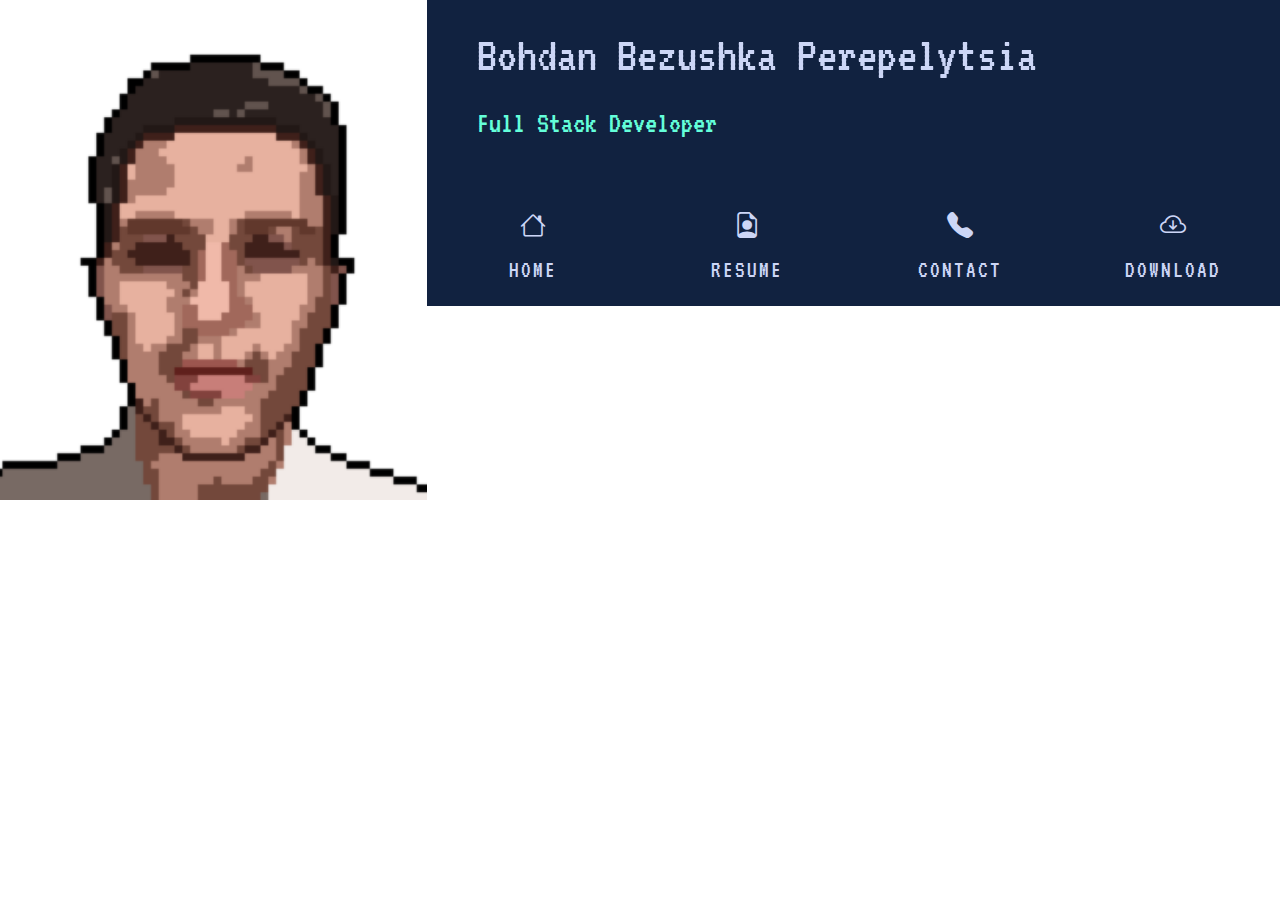
==== index.html @ 4dde9e66 "Add icons to navbar" ====
<!DOCTYPE html>
<html lang="en">
<head>
    <meta charset="UTF-8">
    <meta http-equiv="X-UA-Compatible" content="IE=edge">
    <meta name="viewport" content="width=device-width, initial-scale=1.0">

    <title>Bohdan Bezushka Perepelytsia | Full Stack Developer </title>

    <!--Favicon-->
    <link rel="icon" type="image/x-icon" href="/images/favicon.ico">

    <!--SEO-->
    <meta name="author" content="Bohdan Bezushka Perepelytsia">
    <meta name="description" content="Full Stack Developer Portfolio of Bohdan Bezushka Perepelytsia">
    <meta name="keywords" content="HTML, CSS, javascript, python, bootstrap, AngularJS, jQuery, D3.js, dc.js, crossfilter.js, Flask, Django, MongoDB, MySQL, GitHub, Heroku, Bohdan, Bohdan Bezushka, Bohdan Bezushka Perepelytsia, developer, full stack, web developer">

    <!--Bootstrap CSS-->
    <link rel="stylesheet" href="https://maxcdn.bootstrapcdn.com/bootstrap/4.2.1/css/bootstrap.min.css" type="text/css" />

    <!--Font Awesome-->
    <link rel="stylesheet" href="https://use.fontawesome.com/releases/v5.0.10/css/all.css" integrity="sha384-+d0P83n9kaQMCwj8F4RJB66tzIwOKmrdb46+porD/OvrJ+37WqIM7UoBtwHO6Nlg" crossorigin="anonymous">

    <!--Stylesheet-->
    <link href="style.css" rel="stylesheet" type="text/css">
</head>
<body>
    <!--Navigation bar-->
    <header>
      <div class="row no-gutters">
        <a href="index.html" class="col-md-4 logo">

        </a>

        <div class="col-md-8">
          <div class="row no-gutters bg-color-name-title">
            <div class="col heading">
              <h1 class="name"> Bohdan Bezushka Perepelytsia</h1>
              <h2 class="title">Full Stack Developer</h2>
            </div>
          </div>

          <div class="row no-gutters">
            <div class="col">
              <ul id="nav" class="list-inline menucontainer">
                <li class="col-6 col-sm-3 ui-menu-color-home list-inline-item menuitem">
                  <a href="#"><i class="bi bi-house"></i><span>Home</span></a>
                </li>
                <li class="col-6 col-sm-3 ui-menu-color-resume list-inline-item menuitem"">
                  <a href="#"><i class="bi bi-file-earmark-person"></i><span>Resume</span></a>
                </li>
                <li class="col-6 col-sm-3 ui-menu-color-contact list-inline-item menuitem"">
                  <a href="#"><i class="bi bi-telephone-fill"></i><span>Contact</span></a>
                </li>
                <li class="col-6 col-sm-3 ui-menu-color-download list-inline-item menuitem"">
                  <a href="#"><i class="bi bi-cloud-arrow-down"></i><span>Download</span></a>
                </li>

              </ul>

            </div>
          </div>

        </div>
      </div>

    </header>

    <section>

    </section>

    <footer>

    </footer>
      
    <!--Bootstrap JavaScript-->
    <script src="https://cdn.jsdelivr.net/npm/bootstrap@5.3.0-alpha1/dist/js/bootstrap.bundle.min.js" integrity="sha384-w76AqPfDkMBDXo30jS1Sgez6pr3x5MlQ1ZAGC+nuZB+EYdgRZgiwxhTBTkF7CXvN" crossorigin="anonymous"></script>
</body>
</html>
---- style.css ----
/*Font type*/
@import url('https://fonts.googleapis.com/css2?family=VT323&display=swap');

/*Icons*/
@import url("https://cdn.jsdelivr.net/npm/bootstrap-icons@1.10.3/font/bootstrap-icons.css");

/*General styles*/
body {
    font-family: 'VT323', monospace;
}

/*Header*/
header {
    margin: 0;
}

.logo {
    background: url("../images/Pixel-Bohdan-Bezushka.png");
    background-position: center;
    background-repeat: no-repeat;
    background-size: cover;
    min-height: 500px;
    transition: all 0.5s ease-in-out;
    -moz-transition: all 0.5s ease-in-out;
    -webkit-transition: all 0.5s ease-in-out;
}

.bg-color-name-title {
    background-color: #112240;
    color: #ccd6f6;
}

.heading {
    margin-left: 50px;
}

.name {
    font-size: 50px;
    margin-top: 25px;
}

.title {
    font-size: 30px;
    margin-top: 20px;
    margin-bottom: 45px;
    color:#64ffda;
}

.ui-menu-color-home {
    background-color: #112240;
    color:#ccd6f6;
}

.ui-menu-color-resume {
    background-color: #112240;
    color:#ccd6f6;
}
.ui-menu-color-contact {
    background-color: #112240;
    color:#ccd6f6;
}
.ui-menu-color-download {
    background-color: #112240;
    color:#ccd6f6;
}

.list-inline-item:not(:last-child) {
    margin: 0;
}

.menucontainer {
    font-size: 0;
}

#nav li {
    font-size: 14px;
    padding: 0;
}

.menuitem {
    height: 120px;
    text-align: center;
    padding: 0;
}

.menuitem a {
    width: 100%;
    text-decoration: none;
    color:#ccd6f6;
    height: 120px;
}

.menuitem a i {
    padding-top: 22px;
    display:block;
    font-size: 26px;
}

.menuitem span {
    display: block;
    width: 100%;
    padding-top: 5px;
    text-align: center;
    text-transform: uppercase;
    font-size: 24px;
    letter-spacing: 2px;
}
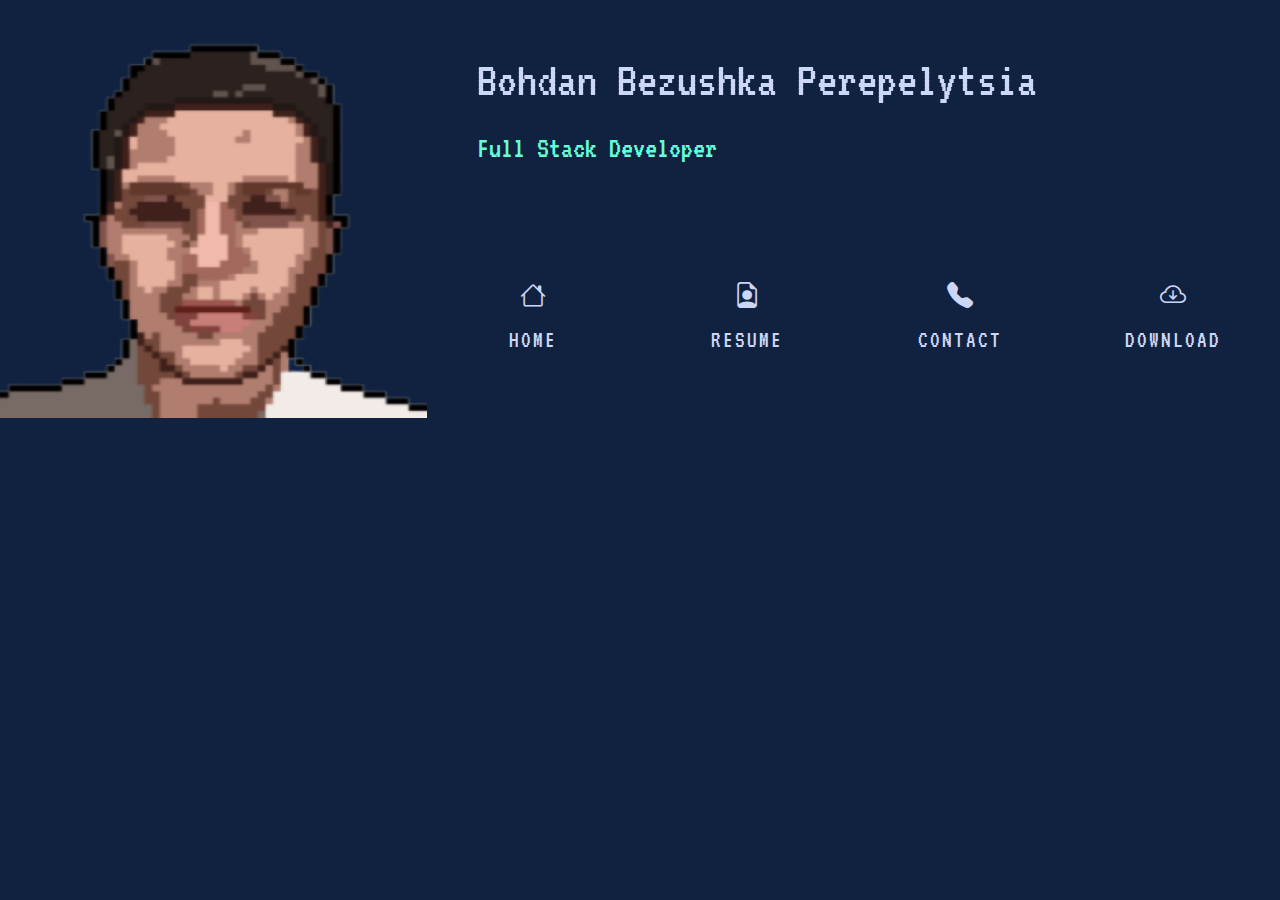
==== commit ef07dd71: "Fix backgroung img logo" ====
--- a/index.html
+++ b/index.html
@@ -29,7 +29,6 @@
     <header>
       <div class="row no-gutters">
         <a href="index.html" class="col-md-4 logo">
-
         </a>
 
         <div class="col-md-8">
--- a/style.css
+++ b/style.css
@@ -7,10 +7,15 @@
 /*General styles*/
 body {
     font-family: 'VT323', monospace;
+    background: #112240;
 }
 
 /*Header*/
 header {
+    margin: 0;
+}
+
+#nav {
     margin: 0;
 }
 
@@ -19,7 +24,7 @@
     background-position: center;
     background-repeat: no-repeat;
     background-size: cover;
-    min-height: 500px;
+    min-height: 418px;
     transition: all 0.5s ease-in-out;
     -moz-transition: all 0.5s ease-in-out;
     -webkit-transition: all 0.5s ease-in-out;
@@ -36,13 +41,13 @@
 
 .name {
     font-size: 50px;
-    margin-top: 25px;
+    margin-top: 50px;
 }
 
 .title {
     font-size: 30px;
     margin-top: 20px;
-    margin-bottom: 45px;
+    margin-bottom: 90px;
     color:#64ffda;
 }
 
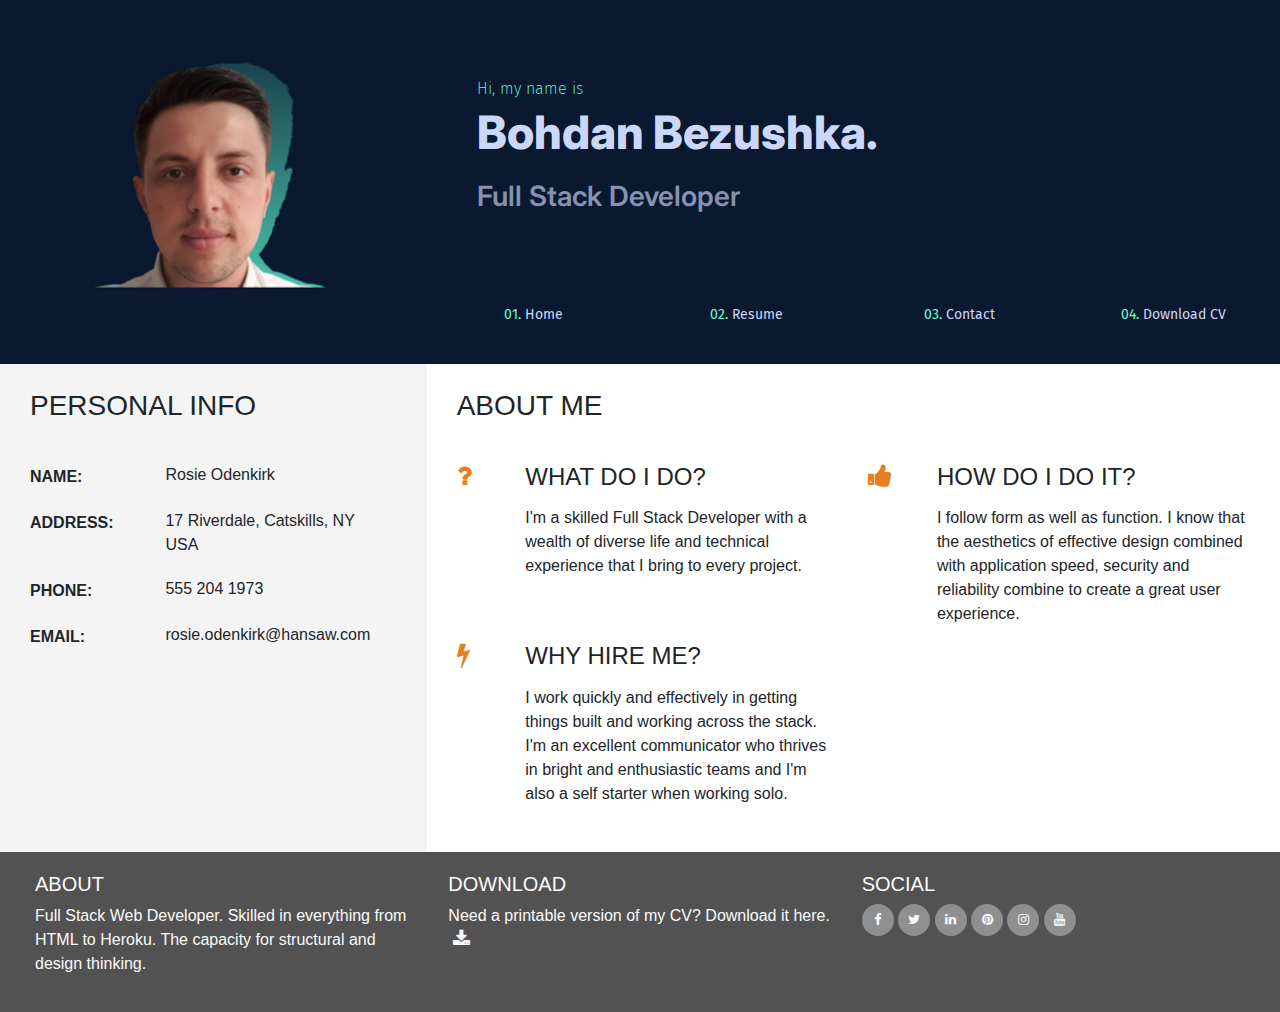
==== commit 8bd7543c: "Add own style" ====
--- a/index.html
+++ b/index.html
@@ -2,78 +2,215 @@
 <html lang="en">
 <head>
     <meta charset="UTF-8">
-    <meta http-equiv="X-UA-Compatible" content="IE=edge">
     <meta name="viewport" content="width=device-width, initial-scale=1.0">
-
-    <title>Bohdan Bezushka Perepelytsia | Full Stack Developer </title>
-
-    <!--Favicon-->
-    <link rel="icon" type="image/x-icon" href="/images/favicon.ico">
-
-    <!--SEO-->
-    <meta name="author" content="Bohdan Bezushka Perepelytsia">
-    <meta name="description" content="Full Stack Developer Portfolio of Bohdan Bezushka Perepelytsia">
-    <meta name="keywords" content="HTML, CSS, javascript, python, bootstrap, AngularJS, jQuery, D3.js, dc.js, crossfilter.js, Flask, Django, MongoDB, MySQL, GitHub, Heroku, Bohdan, Bohdan Bezushka, Bohdan Bezushka Perepelytsia, developer, full stack, web developer">
-
-    <!--Bootstrap CSS-->
+    <meta http-equiv="X-UA-Compatible" content="ie=edge">
     <link rel="stylesheet" href="https://maxcdn.bootstrapcdn.com/bootstrap/4.2.1/css/bootstrap.min.css" type="text/css" />
-
-    <!--Font Awesome-->
-    <link rel="stylesheet" href="https://use.fontawesome.com/releases/v5.0.10/css/all.css" integrity="sha384-+d0P83n9kaQMCwj8F4RJB66tzIwOKmrdb46+porD/OvrJ+37WqIM7UoBtwHO6Nlg" crossorigin="anonymous">
-
-    <!--Stylesheet-->
-    <link href="style.css" rel="stylesheet" type="text/css">
+    <link rel="stylesheet" href="https://maxcdn.bootstrapcdn.com/font-awesome/4.7.0/css/font-awesome.min.css" type="text/css" />
+    <link rel="stylesheet" href="assets/css/style.css">
+    <title>Rosie</title>
 </head>
 <body>
-    <!--Navigation bar-->
     <header>
-      <div class="row no-gutters">
-        <a href="index.html" class="col-md-4 logo">
-        </a>
-
-        <div class="col-md-8">
-          <div class="row no-gutters bg-color-name-title">
-            <div class="col heading">
-              <h1 class="name"> Bohdan Bezushka Perepelytsia</h1>
-              <h2 class="title">Full Stack Developer</h2>
-            </div>
-          </div>
-
-          <div class="row no-gutters">
-            <div class="col">
-              <ul id="nav" class="list-inline menucontainer">
-                <li class="col-6 col-sm-3 ui-menu-color-home list-inline-item menuitem">
-                  <a href="#"><i class="bi bi-house"></i><span>Home</span></a>
-                </li>
-                <li class="col-6 col-sm-3 ui-menu-color-resume list-inline-item menuitem"">
-                  <a href="#"><i class="bi bi-file-earmark-person"></i><span>Resume</span></a>
-                </li>
-                <li class="col-6 col-sm-3 ui-menu-color-contact list-inline-item menuitem"">
-                  <a href="#"><i class="bi bi-telephone-fill"></i><span>Contact</span></a>
-                </li>
-                <li class="col-6 col-sm-3 ui-menu-color-download list-inline-item menuitem"">
-                  <a href="#"><i class="bi bi-cloud-arrow-down"></i><span>Download</span></a>
-                </li>
-
-              </ul>
-
-            </div>
-          </div>
-
+        <div class="row no-gutters">
+            <a class="col-md-4 logo" href="02-index.html"></a>
+            <div class="col-md-8">
+                <div class="row no-gutters bg-color-name-title">
+                    <div class="col heading">
+                        <h1 class="name"><span class="name-hello">Hi, my name is </span><br> Bohdan Bezushka.</h1>
+                        <h2 class="title"> Full Stack Developer</h2>
+                    </div>
+                </div>
+                <div class="row no-gutters">
+                    <div class="col">
+                        <ul id="nav" class="list-inline menucontainer">
+                            <li class="col-6 col-sm-3 list-inline-item ui-menu-color-home menuitem">
+                                <a href="index.html" class="hvr-sweep-to-bottom"><span class="nav-num">01.</span><span> Home</span></a>
+                            </li>
+                            <li class="col-6 col-sm-3 list-inline-item ui-menu-color-resume menuitem">
+                                <a href="resume.html" class="hvr-sweep-to-bottom"><span class="nav-num">02.</span><span> Resume</span></a>
+                            </li>
+                            <li class="col-6 col-sm-3 list-inline-item ui-menu-color-contact menuitem">
+                                <a href="contact.html" class="hvr-sweep-to-bottom"><span class="nav-num">03.</span><span> Contact</span></a>
+                            </li>
+                            <li class="col-6 col-sm-3 list-inline-item ui-menu-color-download menuitem">
+                                <a href="../My-Web-Portfolio/assets/cv/bohdan-bezushka-cv.pdf" target="_blank" class="hvr-sweep-to-bottom"><span class="nav-num">04.</span><span> Download CV</span></a>
+                            </li>
+                        </ul>
+                    </div>
+                </div>
+            </div>
         </div>
-      </div>
-
     </header>
-
-    <section>
-
+    <section class="container-fluid">
+        <div class="row">
+            <div class="col-md-4 bg-color-personal-info section-column">
+                <div class="row">
+                    <div class="col-12">
+                        <h3 class="section-heading uppercase">
+                            Personal Info
+                        </h3>
+                    </div>
+                </div>
+                <div class="personal-info-item">
+                    <div class="key">
+                        <p class="uppercase">
+                            Name:
+                        </p>
+                    </div>
+                    <div class="value">
+                        <p>
+                            Rosie Odenkirk
+                        </p>
+                    </div>
+                </div>
+                <div class="personal-info-item">
+                    <div class="key">
+                        <p class="uppercase">
+                            Address:
+                        </p>
+                    </div>
+                    <div class="value">
+                        <p>
+                            17 Riverdale, Catskills, NY USA
+                        </p>
+                    </div>
+                </div>
+                <div class="personal-info-item">
+                    <div class="key">
+                        <p class="uppercase">
+                            Phone:
+                        </p>
+                    </div>
+                    <div class="value">
+                        <p>
+                            555 204 1973
+                        </p>
+                    </div>
+                </div>
+                <div class="personal-info-item">
+                    <div class="key">
+                        <p class="uppercase">
+                            Email:
+                        </p>
+                    </div>
+                    <div class="value">
+                        <p>
+                            rosie.odenkirk@hansaw.com
+                        </p>
+                    </div>
+                </div>
+            </div>
+            <div class="col-md-8 bg-color-three-reasons section-column">
+                <div class="row">
+                    <div class="col">
+                        <h3 class="section-heading uppercase">About Me</h3>
+                    </div>
+                </div>
+                <div class="row">
+                    <div class="col-10 offset-1 offset-sm-0 col-sm-4 col-md-6">
+                        <div class="row">
+                            <div class="col-2">
+                                <i class="three-reasons-icon fa fa-question" aria-hidden="true"></i>
+                            </div>
+                            <div class="col-10">
+                                <h4 class="three-reasons-heading uppercase">What do I do?</h4>
+                                <p>
+                                    I'm a skilled Full Stack Developer with a wealth of diverse life and technical experience that I bring to every project.
+                                </p>
+                            </div>
+                        </div>
+                    </div>
+                    <div class="col-10 offset-1 offset-sm-0 col-sm-4 col-md-6">
+                        <div class="row">
+                            <div class="col-2">
+                                <i class="three-reasons-icon fa fa-thumbs-up" aria-hidden="true"></i>
+                            </div>
+                            <div class="col-10">
+                                <h4 class="three-reasons-heading uppercase">How do I do it?</h4>
+                                <p>
+                                    I follow form as well as function. I know that the aesthetics of effective design combined with application speed, security and reliability combine to create a great user experience.
+                                </p>
+                            </div>
+                        </div>
+                    </div>
+                    <div class="col-10 offset-1 offset-sm-0 col-sm-4 col-md-6">
+                        <div class="row">
+                            <div class="col-2">
+                                <i class="three-reasons-icon fa fa-bolt" aria-hidden="true"></i>
+                            </div>
+                            <div class="col-10">
+                                <h4 class="three-reasons-heading uppercase">Why hire me?</h4>
+                                <p>
+                                    I work quickly and effectively in getting things built and working across the stack. I'm an excellent communicator who thrives in bright and enthusiastic teams and I'm also a self starter when working solo.
+                                </p>
+                            </div>
+                        </div>
+                    </div>
+                </div>
+            </div>
+        </div>
+        
     </section>
-
-    <footer>
-
+    <footer class="container-fluid">
+        <div id="footer-details" class="row">
+            <div class="col-sm-4">
+                <h5 class="uppercase general-sub">About</h5>
+                <p class="inline-block">
+                    Full Stack Web Developer. Skilled in everything from HTML to Heroku. The capacity for structural and design thinking.
+                </p>
+            </div>
+            <div class="col-sm-4">
+                <h5 class="uppercase general-sub">Download</h5>
+                <p class="inline-block">
+                    Need a printable version of my CV? Download it here.
+                    <a href="../My-Web-Portfolio/assets/cv/bohdan-bezushka-cv.pdf" target="_blank" class="cv-pdf">
+                        <i class="fa fa-download" aria-hidden="true"></i>
+                        <span class="sr-only">Download link.</span>
+                    </a>
+                </p>
+            </div>
+            <div class="col-sm-4">
+                <h5 class="uppercase general-sub">Social</h5>
+                <ul class="list-inline social-links">
+                    <li class="list-inline-item">
+                        <a target="_blank" href="#">
+                            <i class="fa fa-facebook" aria-hidden="true"></i>
+                            <span class="sr-only">Facebook</span>
+                        </a>
+                    </li>
+                    <li class="list-inline-item">
+                        <a target="_blank" href="#">
+                            <i class="fa fa-twitter" aria-hidden="true"></i>
+                            <span class="sr-only">Twitter</span>
+                        </a>
+                    </li>
+                    <li class="list-inline-item">
+                        <a target="_blank" href="#">
+                            <i class="fa fa-linkedin" aria-hidden="true"></i>
+                            <span class="sr-only">LinkedIn</span>
+                        </a>
+                    </li>
+                    <li class="list-inline-item">
+                        <a target="_blank" href="#">
+                            <i class="fa fa-pinterest" aria-hidden="true"></i>
+                            <span class="sr-only">Pinterest</span>
+                        </a>
+                    </li>
+                    <li class="list-inline-item">
+                        <a target="_blank" href="#">
+                            <i class="fa fa-instagram" aria-hidden="true"></i>
+                            <span class="sr-only">Instagram</span>
+                        </a>
+                    </li>
+                    <li class="list-inline-item">
+                        <a target="_blank" href="#">
+                            <i class="fa fa-youtube" aria-hidden="true"></i>
+                            <span class="sr-only">YouTube</span>
+                        </a>
+                    </li>
+                </ul>
+            </div>
+        </div>
     </footer>
-      
-    <!--Bootstrap JavaScript-->
-    <script src="https://cdn.jsdelivr.net/npm/bootstrap@5.3.0-alpha1/dist/js/bootstrap.bundle.min.js" integrity="sha384-w76AqPfDkMBDXo30jS1Sgez6pr3x5MlQ1ZAGC+nuZB+EYdgRZgiwxhTBTkF7CXvN" crossorigin="anonymous"></script>
 </body>
 </html>--- a/assets/css/style.css
+++ b/assets/css/style.css
@@ -0,0 +1,363 @@
+/*Google Fonts*/
+@import url('https://fonts.googleapis.com/css2?family=Fira+Sans&family=Inter&display=swap');
+
+/*--------------------------------------------Colors*/
+
+.bg-color-name-title {
+    background-color: #0a192f;
+}
+
+.bg-color-three-reasons {
+    background-color: #fff;
+}
+
+.bg-color-personal-info {
+    background-color: #f4f4f4;
+}
+
+.bg-color-work-history {
+    background-color: #9b59b6;
+}
+
+.bg-color-contact {
+    background-color: #fff;
+}
+
+.ui-menu-color-home {
+    background-color: #0a192f;
+}
+
+.ui-menu-color-resume {
+    background-color: #0a192f;
+}
+
+.ui-menu-color-contact {
+    background-color: #0a192f;
+}
+
+.ui-menu-color-download {
+    background-color: #0a192f;
+}
+
+/* ----------------------------------------Special paddings/margins/text */
+
+h1,
+h2,
+h3,
+h4 {
+    margin: 0;
+}
+
+.uppercase {
+    text-transform: uppercase;
+}
+
+.general-sub {
+    font-family: "Exo", sans-serif;
+    font-weight: 300;
+    color: #fafafa;
+}
+
+.inline-block {
+    display: inline-block;
+}
+
+.row-table {
+    display: table;
+}
+
+.section-column {
+    display: table-cell;
+    padding: 0 30px 30px;
+    float: none;
+}
+
+.history-heading,
+.section-heading {
+    font-family: "Exo", sans-serif;
+    font-weight: 300;
+    margin-top: 25px;
+    margin-bottom: 40px;
+}
+
+/*--------------------------------------------Heading*/
+
+header {
+    margin: 0;
+}
+
+.heading {
+    margin-left: 50px;
+}
+
+.logo {
+    background: url("../images/Diseño\ sin\ título\ \(2\).png");
+    background-position: center;
+    background-repeat: no-repeat;
+    background-size: cover;
+    min-height: 360px;
+}
+
+.name {
+    font-family: 'Inter', sans-serif;
+    font-weight: 800;
+    font-size: 46px;
+    margin-top: 50px;
+    color: #ccd6f6;
+}
+
+.name-hello {
+    font-family: 'Fira Sans', sans-serif;
+    font-weight: 200;
+    font-size: 16px;
+    color: #64ffda;
+}
+
+.title {
+    font-family: 'Inter', sans-serif;
+    font-weight: 600;
+    font-size: 28px;
+    margin-top: 20px;
+    margin-bottom: 90px;
+    color: #8892b0;
+}
+
+.list-inline-item:not(:last-child) {
+    margin: 0;
+}
+
+.menucontainer {
+    font-size: 0;
+    
+}
+
+#nav li {
+    font-size: 14px;
+    padding: 0;
+}
+
+#nav {
+    margin: 0;
+}
+
+.menuitem {
+    height: 60px;
+    text-align: center;
+    padding: 0;
+}
+
+.menuitem a {
+    font-family: 'Fira Sans', sans-serif;
+    color: #64ffda;
+    width: 100%;
+    text-decoration: none;
+}
+
+.menuitem a:hover {
+    text-decoration: underline;
+}
+
+.menuitem span {
+    width: 100%;
+    padding-top: 5px;
+    text-align: center;
+    font-size: 14px;
+    color: #ccd6f6;
+}
+
+span.nav-num {
+    color: #64ffda;
+}
+
+
+/* ----------------------------------------Footer */
+
+footer {
+    background-color: #525252;
+    color: #fafafa;
+    min-height: 120px;
+    margin: 0;
+}
+
+.cv-pdf i {
+    font-size: 18px;
+    color: #fafafa;
+    text-align: center;
+    padding-left: 5px;
+}
+
+.cv-pdf i:hover {
+    color: #e84610;
+}
+
+.social-links {
+    padding-bottom: 15px;
+}
+
+.social-links li a i {
+    width: 32px;
+    height: 32px;
+    padding: 12px 0;
+    border-radius: 50%;
+    font-size: 13px;
+    line-height: 7px;
+    text-align: center;
+    color: #fafafa;
+    background: #8f8f8f;
+}
+
+.social-links li a i:hover {
+    background: #e84610;
+}
+
+#footer-details {
+    padding: 20px;
+}
+
+/* ----------------------------------------Three Reasons */
+
+.three-reasons-icon {
+    font-size: 26px;
+    color: #e67e22;
+}
+
+.three-reasons-heading {
+    margin-bottom: 15px;
+}
+
+/* ----------------------------------------Personal Info */
+
+.personal-info-item {
+    margin-bottom: 20px;
+    display: block;
+    clear: both;
+}
+
+.personal-info-item .key,
+.personal-info-item .value {
+    padding-right: 8px;
+    display: inline-block;
+}
+
+.personal-info-item .key p,
+.personal-info-item .value p {
+    margin: 0;
+}
+
+.personal-info-item .key {
+    width: 30%;
+    margin-right: 21px;
+    padding-top: 2px;
+    vertical-align: top;
+}
+
+.personal-info-item .key p {
+    font-weight: 700;
+}
+
+.personal-info-item .value {
+    position: relative;
+    width: 60%;
+}
+
+/* ----------------------------------------Skills */
+
+.progress {
+    position: relative;
+    height: 25px;
+    margin-bottom: 4px;
+}
+
+.progress-type {
+    position: absolute;
+    left: 0px;
+    font-weight: 400;
+    padding: 3px 30px 2px 10px;
+    color: #fafafa;
+    background-color: rgba(25, 25, 25, 0.2);
+}
+
+.progress-section {
+    margin: 40px 20px;
+}
+
+/* ----------------------------------------Work History */
+
+.history-heading {
+    color: #fafafa;
+    margin-bottom: 50px;
+}
+
+.timeline-item {
+    padding: 4em 2em 0em 2em;
+    position: relative;
+    color: #fafafa;
+    border-left: 1px solid;
+}
+
+.timeline-item p {
+    padding: 0;
+    margin: 0;
+}
+
+.timeline-item:before {
+    content: attr(data-dates);
+    position: absolute;
+    left: 2.5em;
+    top: 3em;
+    display: block;
+    font-family: "Exo", sans-serif;
+    font-weight: 500;
+    font-size: 0.8em;
+    padding: 0;
+    margin: 0;
+}
+
+.timeline-item:after {
+    width: 12px;
+    height: 12px;
+    display: block;
+    top: 2.4em;
+    position: absolute;
+    left: -6px;
+    border-radius: 12px;
+    content: '';
+    background: #fafafa;
+}
+
+.history-items {
+    margin-bottom: 30px;
+}
+
+/* ----------------------------------------Contact Form */
+
+.contact-heading {
+    font-family: "Exo", sans-serif;
+    font-weight: 300;
+    margin-top: 25px;
+    margin-bottom: 20px;
+}
+
+.center-form {
+    padding-top: 10px;
+    margin: 0 auto;
+    max-width: 70%;
+}
+
+button[type="submit"] {
+    margin-top: 15px;
+    margin-bottom: 20px;
+    color: #fafafa;
+    background-color: #e84610;
+}
+
+/* ----------------------------------------Media Queries */
+
+@media(min-width: 992px) {
+    .center-form {
+        padding-top: 30px;
+        min-height: 240px;
+        margin: 0 auto;
+        max-width: 50%;
+    }
+}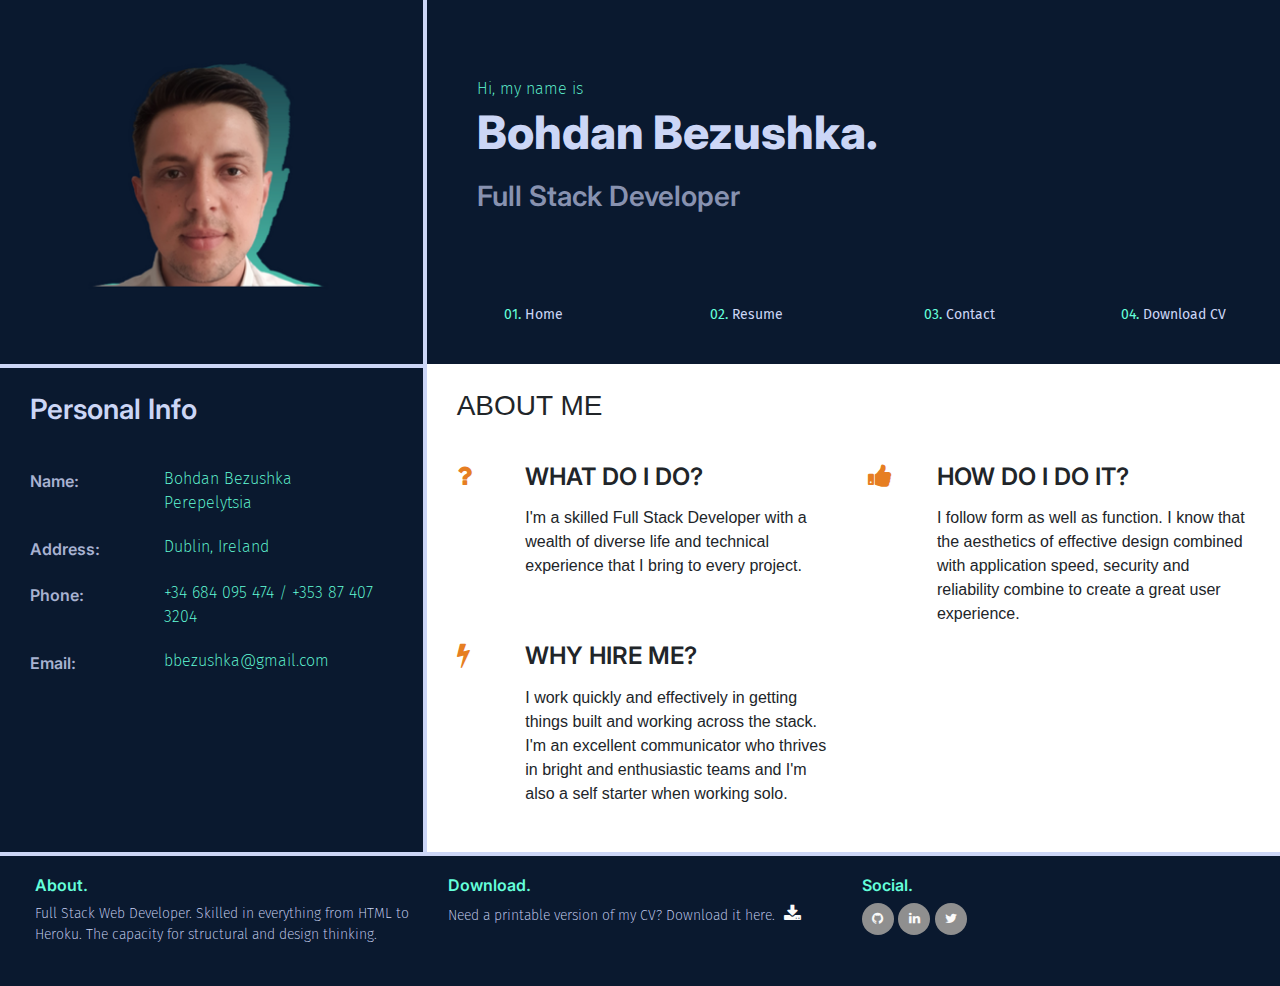
==== commit b8e27b51: "Add style personal infoç" ====
--- a/index.html
+++ b/index.html
@@ -45,57 +45,57 @@
         <div class="row">
             <div class="col-md-4 bg-color-personal-info section-column">
                 <div class="row">
-                    <div class="col-12">
-                        <h3 class="section-heading uppercase">
+                    <div class="col-12 title-personal">
+                        <h3 class="section-heading">
                             Personal Info
                         </h3>
                     </div>
                 </div>
                 <div class="personal-info-item">
                     <div class="key">
-                        <p class="uppercase">
+                        <p>
                             Name:
                         </p>
                     </div>
                     <div class="value">
                         <p>
-                            Rosie Odenkirk
+                            Bohdan Bezushka Perepelytsia
                         </p>
                     </div>
                 </div>
                 <div class="personal-info-item">
                     <div class="key">
-                        <p class="uppercase">
+                        <p>
                             Address:
                         </p>
                     </div>
                     <div class="value">
                         <p>
-                            17 Riverdale, Catskills, NY USA
+                            Dublin, Ireland
                         </p>
                     </div>
                 </div>
                 <div class="personal-info-item">
                     <div class="key">
-                        <p class="uppercase">
+                        <p>
                             Phone:
                         </p>
                     </div>
                     <div class="value">
                         <p>
-                            555 204 1973
+                            +34 684 095 474 / +353 87 407 3204
                         </p>
                     </div>
                 </div>
                 <div class="personal-info-item">
                     <div class="key">
-                        <p class="uppercase">
+                        <p>
                             Email:
                         </p>
                     </div>
                     <div class="value">
                         <p>
-                            rosie.odenkirk@hansaw.com
+                            bbezushka@gmail.com
                         </p>
                     </div>
                 </div>
@@ -154,13 +154,13 @@
     <footer class="container-fluid">
         <div id="footer-details" class="row">
             <div class="col-sm-4">
-                <h5 class="uppercase general-sub">About</h5>
+                <h5 class="general-sub">About.</h5>
                 <p class="inline-block">
                     Full Stack Web Developer. Skilled in everything from HTML to Heroku. The capacity for structural and design thinking.
                 </p>
             </div>
             <div class="col-sm-4">
-                <h5 class="uppercase general-sub">Download</h5>
+                <h5 class="general-sub">Download.</h5>
                 <p class="inline-block">
                     Need a printable version of my CV? Download it here.
                     <a href="../My-Web-Portfolio/assets/cv/bohdan-bezushka-cv.pdf" target="_blank" class="cv-pdf">
@@ -170,12 +170,18 @@
                 </p>
             </div>
             <div class="col-sm-4">
-                <h5 class="uppercase general-sub">Social</h5>
+                <h5 class="general-sub">Social.</h5>
                 <ul class="list-inline social-links">
                     <li class="list-inline-item">
                         <a target="_blank" href="#">
-                            <i class="fa fa-facebook" aria-hidden="true"></i>
-                            <span class="sr-only">Facebook</span>
+                            <i class="fa fa-github" aria-hidden="true"></i>
+                            <span class="sr-only">GitHub</span>
+                        </a>
+                    </li>
+                    <li class="list-inline-item">
+                        <a target="_blank" href="#">
+                            <i class="fa fa-linkedin" aria-hidden="true"></i>
+                            <span class="sr-only">LinkeIn</span>
                         </a>
                     </li>
                     <li class="list-inline-item">
@@ -184,30 +190,6 @@
                             <span class="sr-only">Twitter</span>
                         </a>
                     </li>
-                    <li class="list-inline-item">
-                        <a target="_blank" href="#">
-                            <i class="fa fa-linkedin" aria-hidden="true"></i>
-                            <span class="sr-only">LinkedIn</span>
-                        </a>
-                    </li>
-                    <li class="list-inline-item">
-                        <a target="_blank" href="#">
-                            <i class="fa fa-pinterest" aria-hidden="true"></i>
-                            <span class="sr-only">Pinterest</span>
-                        </a>
-                    </li>
-                    <li class="list-inline-item">
-                        <a target="_blank" href="#">
-                            <i class="fa fa-instagram" aria-hidden="true"></i>
-                            <span class="sr-only">Instagram</span>
-                        </a>
-                    </li>
-                    <li class="list-inline-item">
-                        <a target="_blank" href="#">
-                            <i class="fa fa-youtube" aria-hidden="true"></i>
-                            <span class="sr-only">YouTube</span>
-                        </a>
-                    </li>
                 </ul>
             </div>
         </div>
--- a/assets/css/style.css
+++ b/assets/css/style.css
@@ -46,6 +46,8 @@
 h3,
 h4 {
     margin: 0;
+    font-family: 'Inter', sans-serif;
+    font-weight: 600;
 }
 
 .uppercase {
@@ -53,13 +55,19 @@
 }
 
 .general-sub {
-    font-family: "Exo", sans-serif;
-    font-weight: 300;
-    color: #fafafa;
+    font-family: 'Inter', sans-serif;
+    font-weight: 600;
+    color: #64ffda;
+    font-size: 16px;
 }
 
 .inline-block {
     display: inline-block;
+    font-family: 'Fira Sans', sans-serif;
+    font-weight: 200;
+    font-size: 14px;
+    color: #ccd6f6;
+    
 }
 
 .row-table {
@@ -96,6 +104,7 @@
     background-repeat: no-repeat;
     background-size: cover;
     min-height: 360px;
+    border-right: 4px solid #ccd6f6;
 }
 
 .name {
@@ -158,6 +167,7 @@
 }
 
 .menuitem span {
+    font-size: 50px;
     width: 100%;
     padding-top: 5px;
     text-align: center;
@@ -173,10 +183,16 @@
 /* ----------------------------------------Footer */
 
 footer {
-    background-color: #525252;
-    color: #fafafa;
+    background-color: #0a192f;
+    color: #ccd6f6;
+    border-top: 4px solid #ccd6f6;
     min-height: 120px;
     margin: 0;
+}
+
+h5.general-sub {
+    font-family: 'Inter', sans-serif;
+    font-weight: 600;
 }
 
 .cv-pdf i {
@@ -226,6 +242,18 @@
 }
 
 /* ----------------------------------------Personal Info */
+.bg-color-personal-info {
+    background:#0a192f;
+    border-top: 4px solid #ccd6f6;
+    border-right: 4px solid #ccd6f6 ;
+}
+
+
+.title-personal h3 {
+    font-family: 'Inter', sans-serif;
+    font-weight: 600;
+    color: #ccd6f6;
+}
 
 .personal-info-item {
     margin-bottom: 20px;
@@ -252,12 +280,22 @@
 }
 
 .personal-info-item .key p {
-    font-weight: 700;
+    font-family: 'Inter', sans-serif;
+    font-weight: 600;
+    color: #a8b2d1;
+
 }
 
 .personal-info-item .value {
     position: relative;
     width: 60%;
+}
+
+.personal-info-item .value p {
+    font-family: 'Fira Sans', sans-serif;
+    font-weight: 200;
+    font-size: 16px;
+    color: #64ffda;
 }
 
 /* ----------------------------------------Skills */
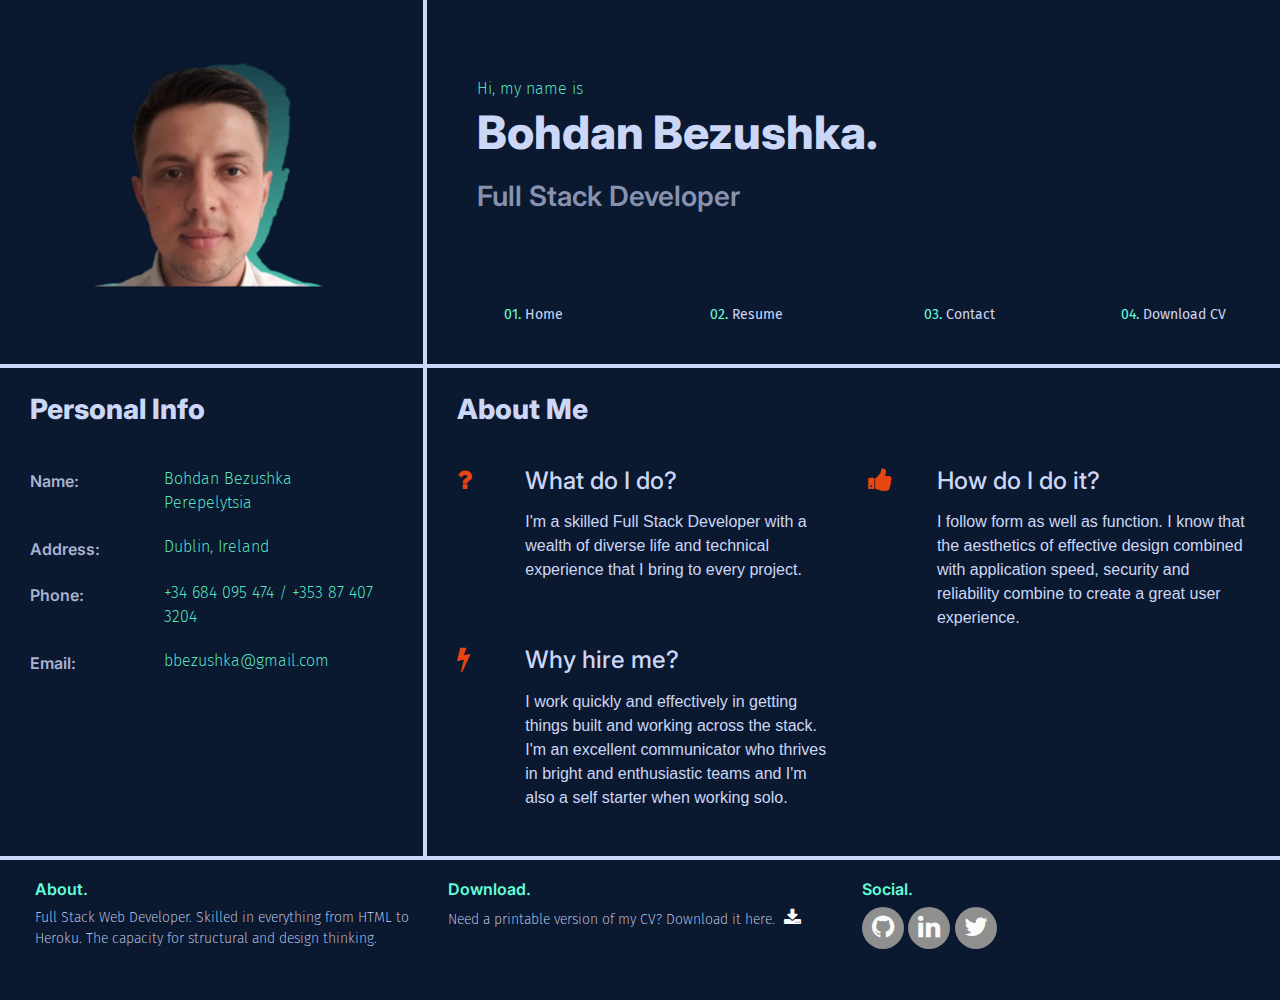
==== commit 7392cad9: "Fix contact and resume link" ====
--- a/index.html
+++ b/index.html
@@ -7,12 +7,12 @@
     <link rel="stylesheet" href="https://maxcdn.bootstrapcdn.com/bootstrap/4.2.1/css/bootstrap.min.css" type="text/css" />
     <link rel="stylesheet" href="https://maxcdn.bootstrapcdn.com/font-awesome/4.7.0/css/font-awesome.min.css" type="text/css" />
     <link rel="stylesheet" href="assets/css/style.css">
-    <title>Rosie</title>
+    <title>Bohdan Bezushka Perepelytsia | Full Stack Developer </title>
 </head>
 <body>
     <header>
         <div class="row no-gutters">
-            <a class="col-md-4 logo" href="02-index.html"></a>
+            <a class="col-md-4 logo" href="index.html"></a>
             <div class="col-md-8">
                 <div class="row no-gutters bg-color-name-title">
                     <div class="col heading">
@@ -100,10 +100,10 @@
                     </div>
                 </div>
             </div>
-            <div class="col-md-8 bg-color-three-reasons section-column">
+            <div class="col-md-8 bg-color-three-reasons section-column what-i-do">
                 <div class="row">
                     <div class="col">
-                        <h3 class="section-heading uppercase">About Me</h3>
+                        <h3 class="section-heading">About Me</h3>
                     </div>
                 </div>
                 <div class="row">
@@ -113,7 +113,7 @@
                                 <i class="three-reasons-icon fa fa-question" aria-hidden="true"></i>
                             </div>
                             <div class="col-10">
-                                <h4 class="three-reasons-heading uppercase">What do I do?</h4>
+                                <h4 class="three-reasons-heading">What do I do?</h4>
                                 <p>
                                     I'm a skilled Full Stack Developer with a wealth of diverse life and technical experience that I bring to every project.
                                 </p>
@@ -126,7 +126,7 @@
                                 <i class="three-reasons-icon fa fa-thumbs-up" aria-hidden="true"></i>
                             </div>
                             <div class="col-10">
-                                <h4 class="three-reasons-heading uppercase">How do I do it?</h4>
+                                <h4 class="three-reasons-heading">How do I do it?</h4>
                                 <p>
                                     I follow form as well as function. I know that the aesthetics of effective design combined with application speed, security and reliability combine to create a great user experience.
                                 </p>
@@ -139,7 +139,7 @@
                                 <i class="three-reasons-icon fa fa-bolt" aria-hidden="true"></i>
                             </div>
                             <div class="col-10">
-                                <h4 class="three-reasons-heading uppercase">Why hire me?</h4>
+                                <h4 class="three-reasons-heading">Why hire me?</h4>
                                 <p>
                                     I work quickly and effectively in getting things built and working across the stack. I'm an excellent communicator who thrives in bright and enthusiastic teams and I'm also a self starter when working solo.
                                 </p>
@@ -173,19 +173,19 @@
                 <h5 class="general-sub">Social.</h5>
                 <ul class="list-inline social-links">
                     <li class="list-inline-item">
-                        <a target="_blank" href="#">
+                        <a target="_blank" href="https://github.com/BohdanBezushka">
                             <i class="fa fa-github" aria-hidden="true"></i>
                             <span class="sr-only">GitHub</span>
                         </a>
                     </li>
                     <li class="list-inline-item">
-                        <a target="_blank" href="#">
+                        <a target="_blank" href="https://www.linkedin.com/in/bohdan-bezushka-perepelytsia/">
                             <i class="fa fa-linkedin" aria-hidden="true"></i>
                             <span class="sr-only">LinkeIn</span>
                         </a>
                     </li>
                     <li class="list-inline-item">
-                        <a target="_blank" href="#">
+                        <a target="_blank" href="https://twitter.com/HduProgramador">
                             <i class="fa fa-twitter" aria-hidden="true"></i>
                             <span class="sr-only">Twitter</span>
                         </a>
--- a/assets/css/style.css
+++ b/assets/css/style.css
@@ -211,12 +211,12 @@
 }
 
 .social-links li a i {
-    width: 32px;
-    height: 32px;
+    width: 42px;
+    height: 42px;
     padding: 12px 0;
     border-radius: 50%;
-    font-size: 13px;
-    line-height: 7px;
+    font-size: 26px;
+    line-height: 16px;
     text-align: center;
     color: #fafafa;
     background: #8f8f8f;
@@ -232,12 +232,25 @@
 
 /* ----------------------------------------Three Reasons */
 
+.what-i-do {
+    background-color: #0a192f;
+    color: #ccd6f6;
+    border-top: 4px solid #ccd6f6;
+}
+
+.section-heading {
+    font-family: 'Inter', sans-serif;
+    font-weight: 800;
+}
+
 .three-reasons-icon {
     font-size: 26px;
-    color: #e67e22;
+    color: #e84610;
 }
 
 .three-reasons-heading {
+    font-family: 'Inter', sans-serif;
+    font-weight: 500;
     margin-bottom: 15px;
 }
 
@@ -251,7 +264,7 @@
 
 .title-personal h3 {
     font-family: 'Inter', sans-serif;
-    font-weight: 600;
+    font-weight: 800;
     color: #ccd6f6;
 }
 
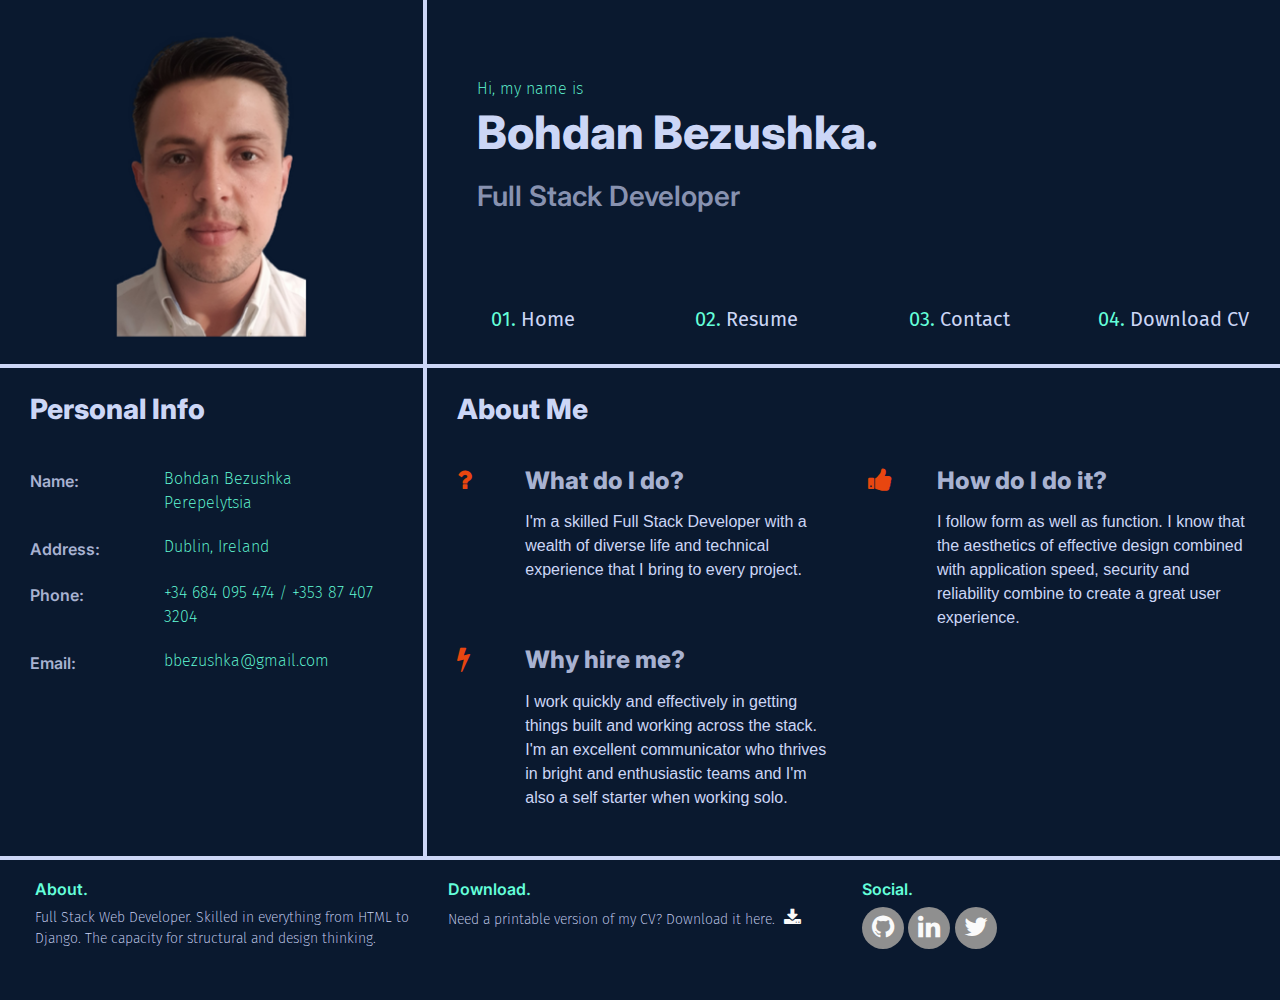
==== commit 8873831e: "Add favicon" ====
--- a/index.html
+++ b/index.html
@@ -8,6 +8,15 @@
     <link rel="stylesheet" href="https://maxcdn.bootstrapcdn.com/font-awesome/4.7.0/css/font-awesome.min.css" type="text/css" />
     <link rel="stylesheet" href="assets/css/style.css">
     <title>Bohdan Bezushka Perepelytsia | Full Stack Developer </title>
+
+    <!--SEO-->
+    <meta name="author" content="Bohdan Bezushka Perepelytsia">
+    <meta name="description" content="Full Stack Developer Portfolio of Bohdan Bezushka Perepelytsia">
+    <meta name="keywords" content="HTML, CSS, javascript, python, bootstrap, AngularJS, jQuery, D3.js, dc.js, crossfilter.js, Flask, Django, MongoDB, MySQL, GitHub, Heroku, Bohdan, Bohdan Bezushka, Bohdan Bezushka Perepelytsia, developer, full stack, web developer">
+
+    <!--Favicon-->
+    <link rel="icon" type="image/x-icon" href="assets/images/favicon.ico">
+        
 </head>
 <body>
     <header>
@@ -33,7 +42,7 @@
                                 <a href="contact.html" class="hvr-sweep-to-bottom"><span class="nav-num">03.</span><span> Contact</span></a>
                             </li>
                             <li class="col-6 col-sm-3 list-inline-item ui-menu-color-download menuitem">
-                                <a href="../My-Web-Portfolio/assets/cv/bohdan-bezushka-cv.pdf" target="_blank" class="hvr-sweep-to-bottom"><span class="nav-num">04.</span><span> Download CV</span></a>
+                                <a href="../My-Web-Portfolio/assets/cv/Bohdan-Bezushka-CV-02-2023.pdf" target="_blank" class="hvr-sweep-to-bottom"><span class="nav-num">04.</span><span> Download CV</span></a>
                             </li>
                         </ul>
                     </div>
@@ -156,7 +165,7 @@
             <div class="col-sm-4">
                 <h5 class="general-sub">About.</h5>
                 <p class="inline-block">
-                    Full Stack Web Developer. Skilled in everything from HTML to Heroku. The capacity for structural and design thinking.
+                    Full Stack Web Developer. Skilled in everything from HTML to Django. The capacity for structural and design thinking.
                 </p>
             </div>
             <div class="col-sm-4">
--- a/assets/css/style.css
+++ b/assets/css/style.css
@@ -16,7 +16,9 @@
 }
 
 .bg-color-work-history {
-    background-color: #9b59b6;
+    background-color: #0a192f;
+    border-top: 4px solid #ccd6f6;
+    border-right: 4px solid #ccd6f6;
 }
 
 .bg-color-contact {
@@ -99,7 +101,7 @@
 }
 
 .logo {
-    background: url("../images/Diseño\ sin\ título\ \(2\).png");
+    background: url("../images/bohdan-bezushka-perepelytsia.png");
     background-position: center;
     background-repeat: no-repeat;
     background-size: cover;
@@ -157,6 +159,7 @@
 
 .menuitem a {
     font-family: 'Fira Sans', sans-serif;
+    font-weight: 400;
     color: #64ffda;
     width: 100%;
     text-decoration: none;
@@ -167,11 +170,10 @@
 }
 
 .menuitem span {
-    font-size: 50px;
+    font-size: 20px;
     width: 100%;
     padding-top: 5px;
     text-align: center;
-    font-size: 14px;
     color: #ccd6f6;
 }
 
@@ -312,6 +314,29 @@
 }
 
 /* ----------------------------------------Skills */
+.col-md-8.bg-color-three-reasons.section-column {
+    background-color: #0a192f;
+    border-top: 4px solid #ccd6f6;
+}
+
+h4.three-reasons-heading {
+    font-family: 'Inter', sans-serif;
+    font-weight: 800;
+    color: #a8b2d1;
+}
+
+.info-full {
+    font-family: 'Fira Sans', sans-serif;
+    font-weight: 200;
+    font-size: 16px;
+    color: #64ffda;
+}
+
+h3.section-heading {
+    font-family: 'Inter', sans-serif;
+    font-weight: 800;
+    color: #ccd6f6;
+}
 
 .progress {
     position: relative;
@@ -335,20 +360,29 @@
 /* ----------------------------------------Work History */
 
 .history-heading {
-    color: #fafafa;
+    font-family: 'Inter', sans-serif;
+    font-weight: 800;
+    color: #ccd6f6;
     margin-bottom: 50px;
 }
 
 .timeline-item {
     padding: 4em 2em 0em 2em;
     position: relative;
-    color: #fafafa;
     border-left: 1px solid;
+    font-family: 'Fira Sans', sans-serif;
+    font-weight: 200;
+    font-size: 16px;
+    color: #a8b2d1;
 }
 
 .timeline-item p {
     padding: 0;
     margin: 0;
+    font-family: 'Fira Sans', sans-serif;
+    font-weight: 200;
+    font-size: 16px;
+    color: #64ffda;
 }
 
 .timeline-item:before {
@@ -357,8 +391,6 @@
     left: 2.5em;
     top: 3em;
     display: block;
-    font-family: "Exo", sans-serif;
-    font-weight: 500;
     font-size: 0.8em;
     padding: 0;
     margin: 0;
@@ -382,17 +414,36 @@
 
 /* ----------------------------------------Contact Form */
 
+.bg-color-contact {
+    background: #0a192f;
+    border-top: 4px solid #ccd6f6;
+}
+
 .contact-heading {
-    font-family: "Exo", sans-serif;
-    font-weight: 300;
+    font-family: 'Inter', sans-serif;
+    font-weight: 800;
+    color: #ccd6f6;
     margin-top: 25px;
     margin-bottom: 20px;
+}
+
+h5.text-center {
+    font-family: 'Inter', sans-serif;
+    font-weight: 600;
+    color: #a8b2d1;
 }
 
 .center-form {
     padding-top: 10px;
     margin: 0 auto;
     max-width: 70%;
+}
+
+.form-control {
+    margin: 10px;
+    font-family: 'Fira Sans', sans-serif;
+    font-weight: 200;
+    font-size: 16px;
 }
 
 button[type="submit"] {
@@ -411,4 +462,36 @@
         margin: 0 auto;
         max-width: 50%;
     }
-}+}
+
+/* For medium screens sizes from 920px wide and down */
+@media screen and (max-width: 900px){
+    .menuitem span {
+        font-size: 16px;
+    }
+}
+
+@media screen and (max-width: 767px){
+    .logo {
+        border-right:0px;
+    }
+
+    .bg-color-personal-info {
+        border-top: 0px;
+        border-right: 0px;
+    }
+
+    .col-md-8.bg-color-three-reasons.section-column {
+        border-top: 0px;
+    }
+
+    .bg-color-work-history {
+        border-top: 0px;
+        border-right: 0px;
+    }
+
+    .bg-color-contact {
+        border-top: 0px;
+    }
+}
+
